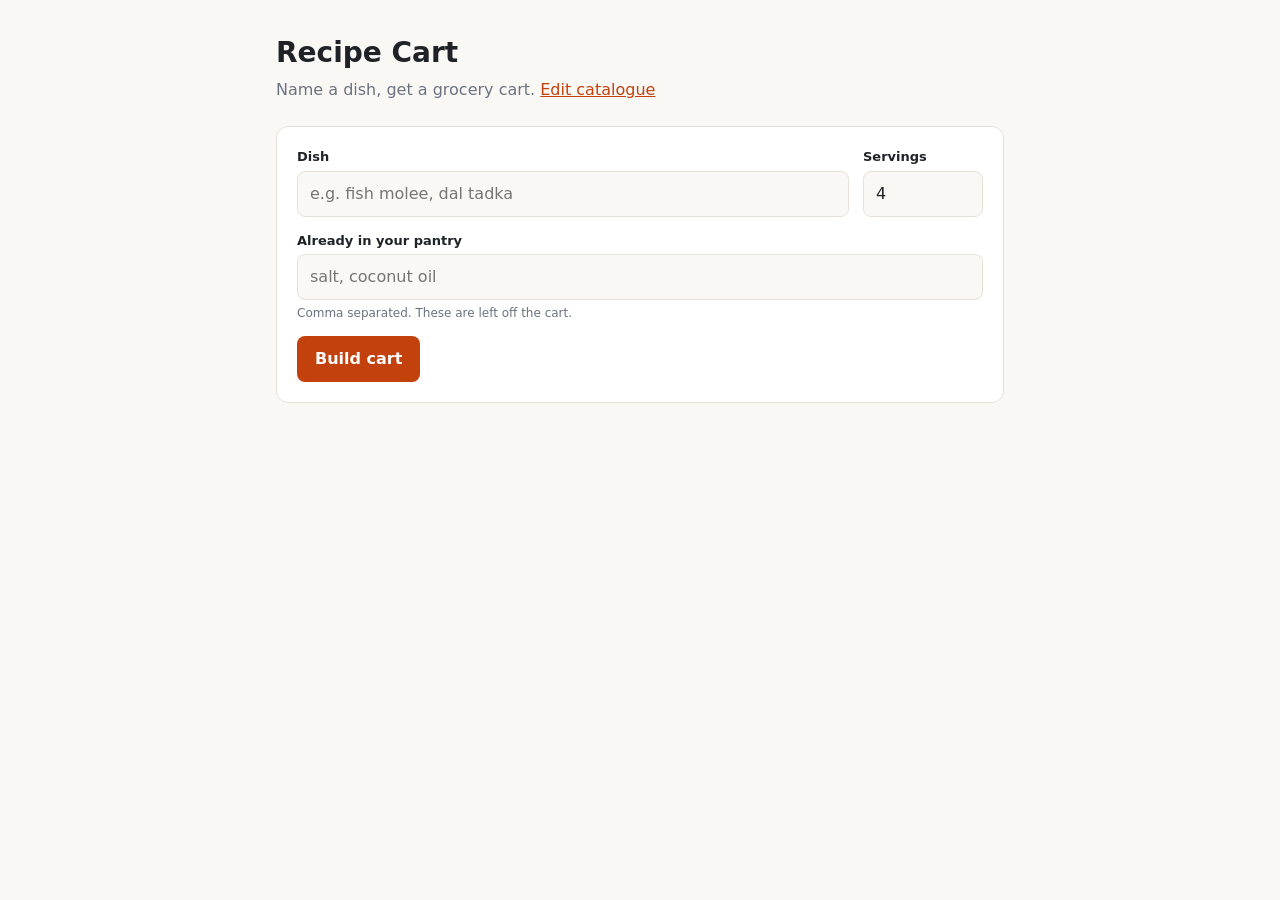
==== app/static/index.html @ a144f369 "Recipe Cart MVP: dish name in, priced grocery cart out - FastAPI /cart endpoint; Gemini parses unkno" ====
<!doctype html>
<html lang="en">
<head>
<meta charset="utf-8">
<meta name="viewport" content="width=device-width, initial-scale=1">
<title>Recipe Cart</title>
<style>
  :root {
    --bg: #faf8f5; --card: #ffffff; --ink: #1f2328; --muted: #6b7280;
    --line: #e7e2d9; --accent: #c2410c; --accent-ink: #ffffff;
    --ok: #166534; --warn: #92400e; --warn-bg: #fef3c7; --err-bg: #fee2e2; --err: #991b1b;
  }
  @media (prefers-color-scheme: dark) {
    :root {
      --bg: #17140f; --card: #211d16; --ink: #f1ece3; --muted: #a39b8b;
      --line: #3a3429; --accent: #fb923c; --accent-ink: #1a1208;
      --ok: #86efac; --warn: #fcd34d; --warn-bg: #3b2f0f; --err-bg: #3f1d1d; --err: #fca5a5;
    }
  }
  * { box-sizing: border-box; }
  body { margin: 0; background: var(--bg); color: var(--ink);
         font: 16px/1.5 system-ui, -apple-system, "Segoe UI", sans-serif; }
  main { max-width: 760px; margin: 0 auto; padding: 32px 16px 64px; }
  h1 { margin: 0 0 4px; font-size: 28px; }
  .sub { color: var(--muted); margin: 0 0 24px; }
  .card { background: var(--card); border: 1px solid var(--line); border-radius: 12px; padding: 20px; }
  form { display: grid; gap: 14px; grid-template-columns: 1fr 120px; }
  .full { grid-column: 1 / -1; }
  label { display: block; font-size: 13px; font-weight: 600; margin-bottom: 4px; }
  input { width: 100%; padding: 10px 12px; font: inherit; color: var(--ink);
          background: var(--bg); border: 1px solid var(--line); border-radius: 8px; }
  input:focus-visible, button:focus-visible { outline: 2px solid var(--accent); outline-offset: 2px; }
  .hint { font-size: 12px; color: var(--muted); margin-top: 4px; }
  button { padding: 11px 18px; font: inherit; font-weight: 600; cursor: pointer;
           background: var(--accent); color: var(--accent-ink); border: 0; border-radius: 8px; }
  button:disabled { opacity: .6; cursor: progress; }
  #result { margin-top: 24px; }
  .banner { padding: 12px 14px; border-radius: 8px; margin-bottom: 16px; }
  .banner.err { background: var(--err-bg); color: var(--err); }
  .banner.warn { background: var(--warn-bg); color: var(--warn); }
  table { width: 100%; border-collapse: collapse; }
  th, td { text-align: left; padding: 10px 8px; border-bottom: 1px solid var(--line); vertical-align: top; }
  th { font-size: 12px; text-transform: uppercase; letter-spacing: .04em; color: var(--muted); }
  td.num, th.num { text-align: right; font-variant-numeric: tabular-nums; }
  .ing { font-weight: 600; text-transform: capitalize; }
  .prod { color: var(--muted); font-size: 14px; }
  tfoot td { border-bottom: 0; font-weight: 700; font-size: 18px; }
  .tags { display: flex; flex-wrap: wrap; gap: 6px; margin: 6px 0 14px; }
  .tag { padding: 2px 10px; border-radius: 999px; font-size: 13px; border: 1px solid var(--line); }
  h2 { font-size: 15px; margin: 18px 0 0; }
  .subs { margin: 8px 0 0; padding-left: 20px; }
  .subs li { margin-bottom: 8px; }
  .subs strong { text-transform: capitalize; }
  .scroll { overflow-x: auto; }
</style>
</head>
<body>
<main>
  <h1>Recipe Cart</h1>
  <p class="sub">Name a dish, get a grocery cart. <a href="/catalogue" style="color:var(--accent)">Edit catalogue</a></p>

  <div class="card">
    <form id="form">
      <div>
        <label for="dish">Dish</label>
        <input id="dish" required placeholder="e.g. fish molee, dal tadka" autocomplete="off">
      </div>
      <div>
        <label for="servings">Servings</label>
        <input id="servings" type="number" min="1" max="100" value="4" required>
      </div>
      <div class="full">
        <label for="pantry">Already in your pantry</label>
        <input id="pantry" placeholder="salt, coconut oil" autocomplete="off">
        <div class="hint">Comma separated. These are left off the cart.</div>
      </div>
      <div class="full"><button id="go" type="submit">Build cart</button></div>
    </form>
  </div>

  <div id="result" aria-live="polite"></div>
</main>

<script>
const $ = (id) => document.getElementById(id);
const form = $("form"), go = $("go"), out = $("result");

function el(tag, props = {}, ...kids) {
  const n = Object.assign(document.createElement(tag), props);
  for (const k of kids) n.append(k);
  return n;
}
function banner(kind, text) {
  out.replaceChildren(el("div", { className: "banner " + kind, textContent: text }));
}
function tags(list) {
  return el("div", { className: "tags" }, ...list.map((t) => el("span", { className: "tag", textContent: t })));
}

function render(cart) {
  out.replaceChildren();
  const card = el("div", { className: "card" });
  card.append(el("h2", { textContent: cart.dish, style: "margin-top:0;text-transform:capitalize" }));

  if (cart.items.length) {
    const rows = cart.items.map((i) => el("tr", {},
      el("td", {}, el("div", { className: "ing", textContent: i.ingredient }),
                   el("div", { className: "prod", textContent: "needs " + i.needed })),
      el("td", { textContent: i.product }),
      el("td", { className: "num", textContent: "× " + i.packs }),
      el("td", { className: "num", textContent: i.price.toFixed(2) })));
    const table = el("table", {},
      el("thead", {}, el("tr", {},
        el("th", { textContent: "Ingredient" }), el("th", { textContent: "Product" }),
        el("th", { className: "num", textContent: "Packs" }), el("th", { className: "num", textContent: "Price" }))),
      el("tbody", {}, ...rows),
      el("tfoot", {}, el("tr", {},
        el("td", { colSpan: 3, textContent: "Total" }),
        el("td", { className: "num", textContent: cart.total.toFixed(2) }))));
    card.append(el("div", { className: "scroll" }, table));
  } else {
    card.append(el("p", { textContent: "Nothing to buy." }));
  }
  if (cart.skipped_pantry.length) {
    card.append(el("h2", { textContent: "Skipped (in your pantry)" }), tags(cart.skipped_pantry));
  }
  if (cart.unmatched.length) {
    card.append(el("h2", { textContent: "Not in the catalogue - buy elsewhere" }), tags(cart.unmatched));
  }
  if (cart.suggestions && cart.suggestions.length) {
    card.append(el("h2", { textContent: "Substitution ideas" }));
    const list = el("ul", { className: "subs" });
    for (const s of cart.suggestions) {
      const what = s.in_pantry
        ? s.product + " (you already have it)"
        : s.product + " - " + s.packs + " pack" + (s.packs === 1 ? "" : "s") + ", " + s.price.toFixed(2);
      list.append(el("li", {},
        el("strong", { textContent: s.ingredient }), " → ", el("span", { textContent: what }),
        el("div", { className: "prod", textContent: s.note })));
    }
    card.append(list);
  }
  out.append(card);
}

form.addEventListener("submit", async (e) => {
  e.preventDefault();
  go.disabled = true; go.textContent = "Building...";
  banner("warn", "Working out the ingredients...");
  try {
    const res = await fetch("/cart", {
      method: "POST",
      headers: { "Content-Type": "application/json" },
      body: JSON.stringify({
        dish: $("dish").value.trim(),
        servings: parseInt($("servings").value, 10) || 4,
        pantry: $("pantry").value.split(",").map((s) => s.trim()).filter(Boolean),
      }),
    });
    const data = await res.json().catch(() => ({}));
    if (!res.ok) {
      const d = data.detail;
      banner("err", typeof d === "string" ? d : "Request failed (" + res.status + ").");
    } else {
      render(data);
    }
  } catch (err) {
    banner("err", "Could not reach the server: " + err.message);
  } finally {
    go.disabled = false; go.textContent = "Build cart";
  }
});
</script>
</body>
</html>
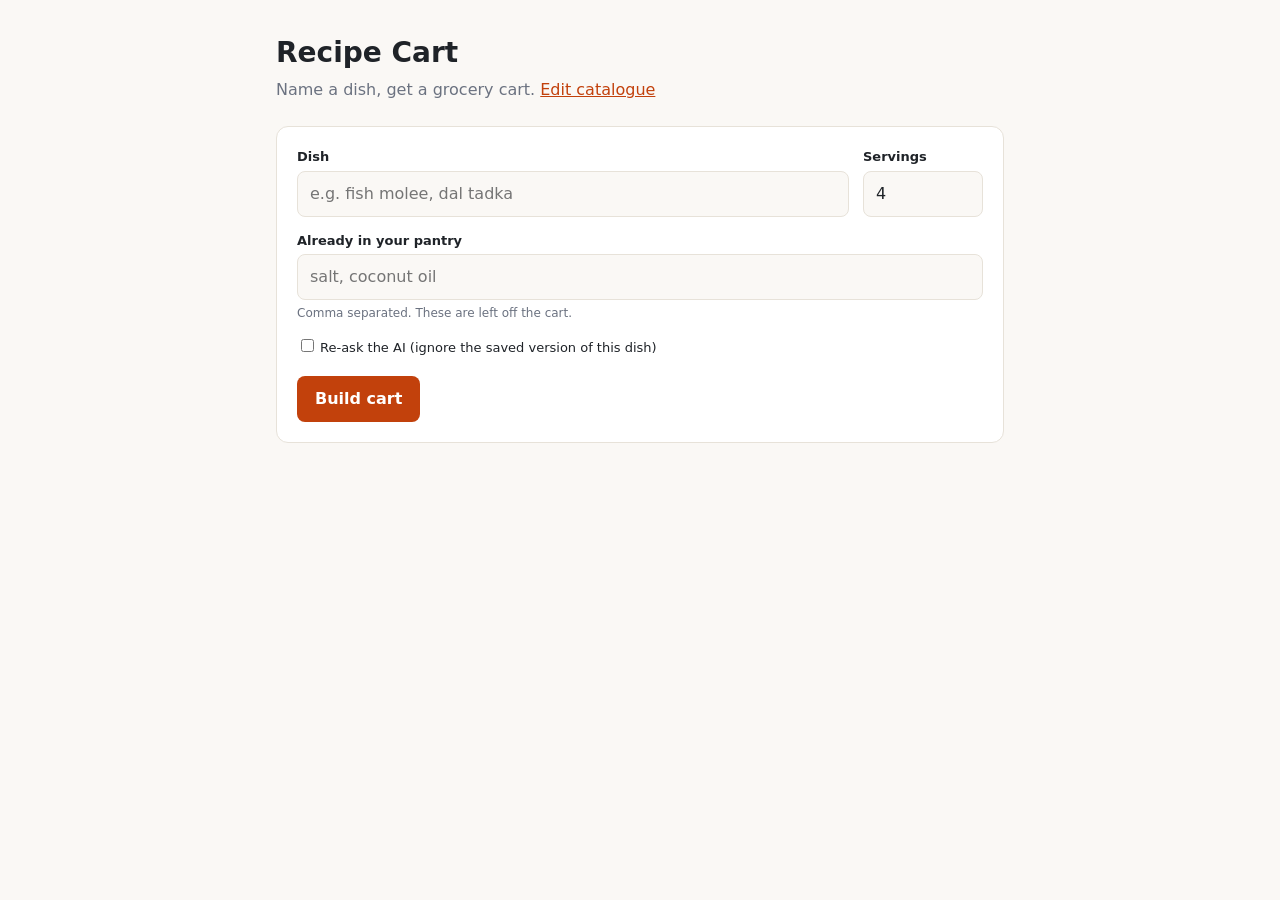
==== commit 67bd22c6: "Cache LLM-parsed dishes in Postgres - parsed_dishes table (migration 0002), keyed by normalised dish" ====
--- a/app/static/index.html
+++ b/app/static/index.html
@@ -73,6 +73,9 @@
         <label for="pantry">Already in your pantry</label>
         <input id="pantry" placeholder="salt, coconut oil" autocomplete="off">
         <div class="hint">Comma separated. These are left off the cart.</div>
+      </div>
+      <div class="full">
+        <label style="font-weight:400"><input id="refresh" type="checkbox" style="width:auto;margin-right:6px">Re-ask the AI (ignore the saved version of this dish)</label>
       </div>
       <div class="full"><button id="go" type="submit">Build cart</button></div>
     </form>
@@ -155,6 +158,7 @@
         dish: $("dish").value.trim(),
         servings: parseInt($("servings").value, 10) || 4,
         pantry: $("pantry").value.split(",").map((s) => s.trim()).filter(Boolean),
+        refresh: $("refresh").checked,
       }),
     });
     const data = await res.json().catch(() => ({}));
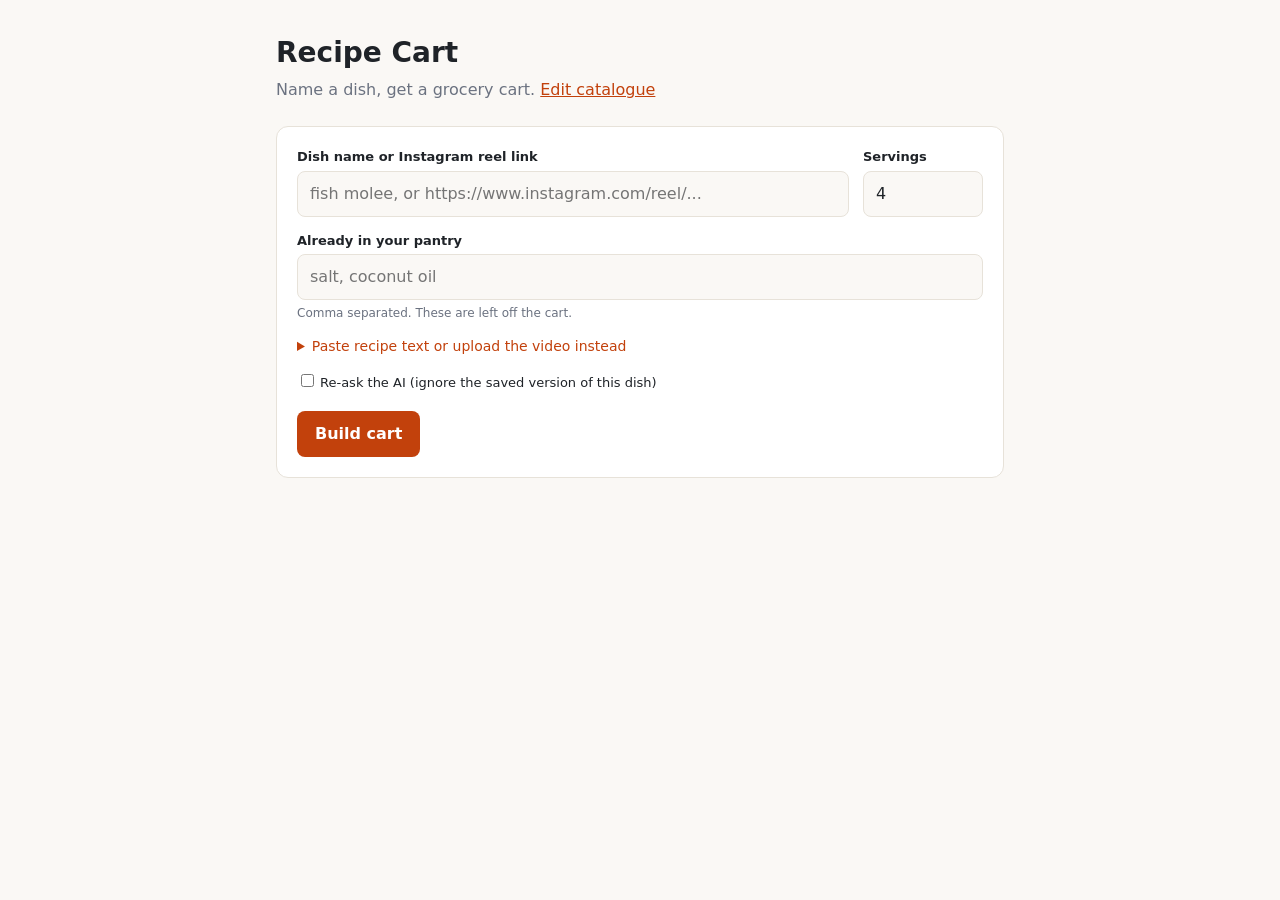
==== commit 6642aa42: "Add Instagram reel links, pasted recipe text and video/audio parsing - reel links: validate instagra" ====
--- a/app/static/index.html
+++ b/app/static/index.html
@@ -29,6 +29,11 @@
   label { display: block; font-size: 13px; font-weight: 600; margin-bottom: 4px; }
   input { width: 100%; padding: 10px 12px; font: inherit; color: var(--ink);
           background: var(--bg); border: 1px solid var(--line); border-radius: 8px; }
+  textarea { width: 100%; margin-top: 8px; padding: 10px 12px; font: inherit; color: var(--ink);
+             background: var(--bg); border: 1px solid var(--line); border-radius: 8px; resize: vertical; }
+  summary { cursor: pointer; font-size: 14px; color: var(--accent); }
+  textarea:focus-visible, summary:focus-visible { outline: 2px solid var(--accent); outline-offset: 2px; }
+  .from { color: var(--muted); font-size: 13px; margin: 2px 0 10px; }
   input:focus-visible, button:focus-visible { outline: 2px solid var(--accent); outline-offset: 2px; }
   .hint { font-size: 12px; color: var(--muted); margin-top: 4px; }
   button { padding: 11px 18px; font: inherit; font-weight: 600; cursor: pointer;
@@ -62,8 +67,8 @@
   <div class="card">
     <form id="form">
       <div>
-        <label for="dish">Dish</label>
-        <input id="dish" required placeholder="e.g. fish molee, dal tadka" autocomplete="off">
+        <label for="dish">Dish name or Instagram reel link</label>
+        <input id="dish" placeholder="fish molee, or https://www.instagram.com/reel/..." autocomplete="off">
       </div>
       <div>
         <label for="servings">Servings</label>
@@ -74,6 +79,16 @@
         <input id="pantry" placeholder="salt, coconut oil" autocomplete="off">
         <div class="hint">Comma separated. These are left off the cart.</div>
       </div>
+      <details id="textbox" class="full">
+        <summary>Paste recipe text or upload the video instead</summary>
+        <textarea id="caption" rows="6" maxlength="20000" placeholder="Paste the reel's caption or recipe here"></textarea>
+        <div class="hint">Instagram often hides captions from other sites. Copy the caption from the reel and paste it here; with a link above, it's saved against that reel.</div>
+        <div style="margin-top:14px">
+          <label for="video">Or upload the video</label>
+          <input id="video" type="file" accept="video/mp4,video/quicktime,video/webm,.mp4,.mov,.webm">
+          <div class="hint">Up to 100 MB. Videos are sent to Google Gemini to read the recipe from the speech and on-screen text, and are not kept. Only upload videos you're allowed to use.</div>
+        </div>
+      </details>
       <div class="full">
         <label style="font-weight:400"><input id="refresh" type="checkbox" style="width:auto;margin-right:6px">Re-ask the AI (ignore the saved version of this dish)</label>
       </div>
@@ -104,6 +119,8 @@
   out.replaceChildren();
   const card = el("div", { className: "card" });
   card.append(el("h2", { textContent: cart.dish, style: "margin-top:0;text-transform:capitalize" }));
+  const from = { instagram: "From the Instagram reel", text: "From the pasted recipe text", video: "From the uploaded video" }[cart.source];
+  if (from) card.append(el("div", { className: "from", textContent: from + " - check the quantities, they may be estimated." }));
 
   if (cart.items.length) {
     const rows = cart.items.map((i) => el("tr", {},
@@ -148,23 +165,52 @@
 
 form.addEventListener("submit", async (e) => {
   e.preventDefault();
+  const caption = $("caption").value.trim();
+  const file = $("video").files[0];
+  const dish = $("dish").value.trim() || (caption ? "pasted recipe" : "");
+  if (!dish && !file) { banner("err", "Enter a dish name, paste an Instagram reel link, or upload a video."); return; }
+  const servings = parseInt($("servings").value, 10) || 4;
+  const pantryText = $("pantry").value;
   go.disabled = true; go.textContent = "Building...";
-  banner("warn", "Working out the ingredients...");
+  banner("warn", file
+    ? "Reading the video... this can take 10-40 seconds."
+    : "Working out the ingredients... (reels can take a few seconds)");
   try {
-    const res = await fetch("/cart", {
-      method: "POST",
-      headers: { "Content-Type": "application/json" },
-      body: JSON.stringify({
-        dish: $("dish").value.trim(),
-        servings: parseInt($("servings").value, 10) || 4,
-        pantry: $("pantry").value.split(",").map((s) => s.trim()).filter(Boolean),
-        refresh: $("refresh").checked,
-      }),
-    });
+    let res;
+    if (file) {
+      const fd = new FormData();
+      fd.append("file", file);
+      fd.append("servings", String(servings));
+      fd.append("pantry", pantryText);
+      fd.append("refresh", $("refresh").checked ? "true" : "false");
+      res = await fetch("/cart/video", { method: "POST", body: fd });
+    } else {
+      res = await fetch("/cart", {
+        method: "POST",
+        headers: { "Content-Type": "application/json" },
+        body: JSON.stringify({
+          dish,
+          servings,
+          pantry: pantryText.split(",").map((s) => s.trim()).filter(Boolean),
+          refresh: $("refresh").checked,
+          caption: caption || null,
+        }),
+      });
+    }
     const data = await res.json().catch(() => ({}));
     if (!res.ok) {
       const d = data.detail;
-      banner("err", typeof d === "string" ? d : "Request failed (" + res.status + ").");
+      if (d && d.code === "needs_caption") {
+        banner("warn", d.message);
+        $("textbox").open = true;
+        $("caption").focus();
+      } else if (d && d.message) {
+        banner("err", d.message);
+      } else if (Array.isArray(d)) {
+        banner("err", d.map((x) => x.msg).join("; "));
+      } else {
+        banner("err", typeof d === "string" ? d : "Request failed (" + res.status + ").");
+      }
     } else {
       render(data);
     }
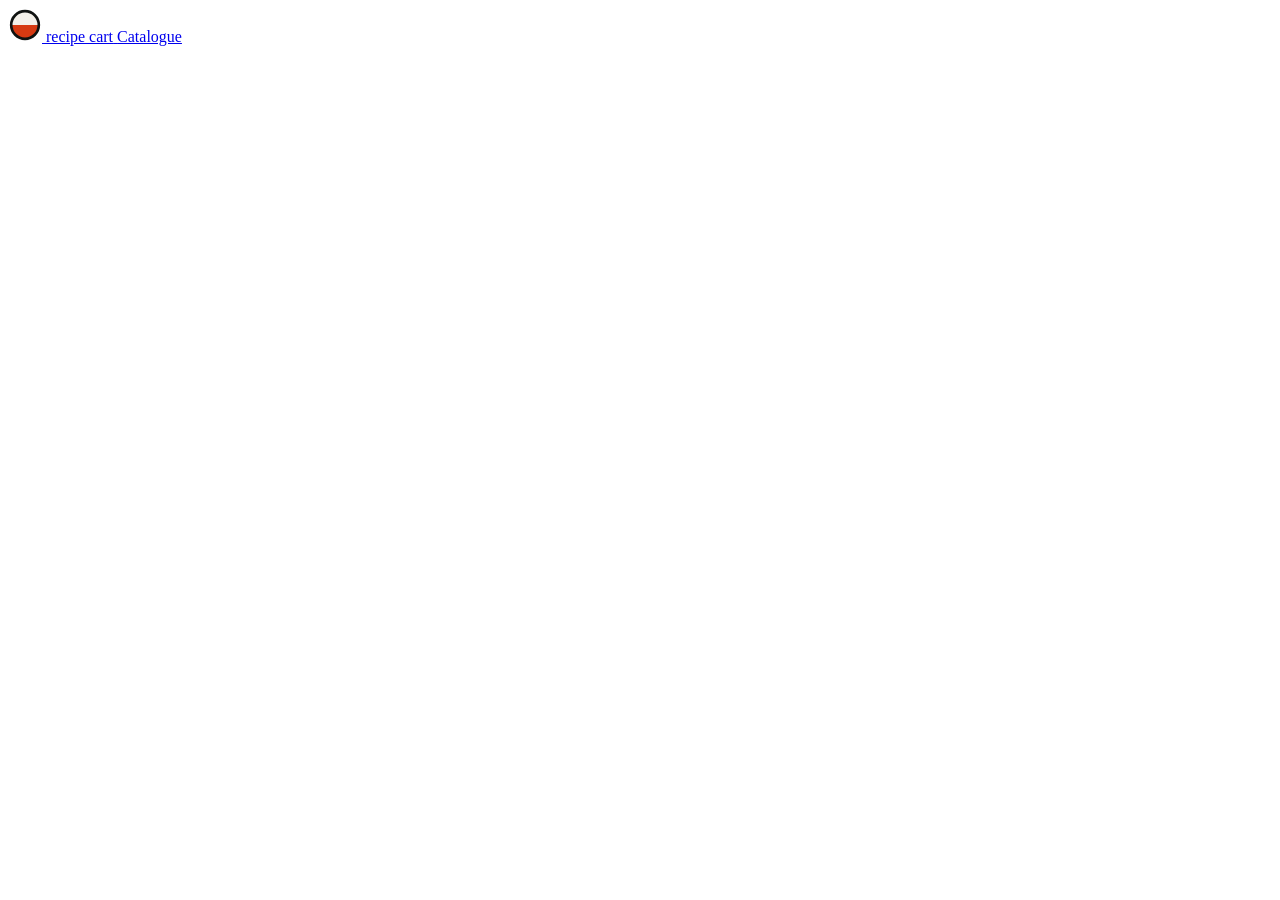
==== commit 39b61c7b: "Mise en place: new front end, per-ingredient lines, and honest recipe detection Front end (plain JS " ====
--- a/app/static/index.html
+++ b/app/static/index.html
@@ -4,222 +4,24 @@
 <meta charset="utf-8">
 <meta name="viewport" content="width=device-width, initial-scale=1">
 <title>Recipe Cart</title>
-<style>
-  :root {
-    --bg: #faf8f5; --card: #ffffff; --ink: #1f2328; --muted: #6b7280;
-    --line: #e7e2d9; --accent: #c2410c; --accent-ink: #ffffff;
-    --ok: #166534; --warn: #92400e; --warn-bg: #fef3c7; --err-bg: #fee2e2; --err: #991b1b;
-  }
-  @media (prefers-color-scheme: dark) {
-    :root {
-      --bg: #17140f; --card: #211d16; --ink: #f1ece3; --muted: #a39b8b;
-      --line: #3a3429; --accent: #fb923c; --accent-ink: #1a1208;
-      --ok: #86efac; --warn: #fcd34d; --warn-bg: #3b2f0f; --err-bg: #3f1d1d; --err: #fca5a5;
-    }
-  }
-  * { box-sizing: border-box; }
-  body { margin: 0; background: var(--bg); color: var(--ink);
-         font: 16px/1.5 system-ui, -apple-system, "Segoe UI", sans-serif; }
-  main { max-width: 760px; margin: 0 auto; padding: 32px 16px 64px; }
-  h1 { margin: 0 0 4px; font-size: 28px; }
-  .sub { color: var(--muted); margin: 0 0 24px; }
-  .card { background: var(--card); border: 1px solid var(--line); border-radius: 12px; padding: 20px; }
-  form { display: grid; gap: 14px; grid-template-columns: 1fr 120px; }
-  .full { grid-column: 1 / -1; }
-  label { display: block; font-size: 13px; font-weight: 600; margin-bottom: 4px; }
-  input { width: 100%; padding: 10px 12px; font: inherit; color: var(--ink);
-          background: var(--bg); border: 1px solid var(--line); border-radius: 8px; }
-  textarea { width: 100%; margin-top: 8px; padding: 10px 12px; font: inherit; color: var(--ink);
-             background: var(--bg); border: 1px solid var(--line); border-radius: 8px; resize: vertical; }
-  summary { cursor: pointer; font-size: 14px; color: var(--accent); }
-  textarea:focus-visible, summary:focus-visible { outline: 2px solid var(--accent); outline-offset: 2px; }
-  .from { color: var(--muted); font-size: 13px; margin: 2px 0 10px; }
-  input:focus-visible, button:focus-visible { outline: 2px solid var(--accent); outline-offset: 2px; }
-  .hint { font-size: 12px; color: var(--muted); margin-top: 4px; }
-  button { padding: 11px 18px; font: inherit; font-weight: 600; cursor: pointer;
-           background: var(--accent); color: var(--accent-ink); border: 0; border-radius: 8px; }
-  button:disabled { opacity: .6; cursor: progress; }
-  #result { margin-top: 24px; }
-  .banner { padding: 12px 14px; border-radius: 8px; margin-bottom: 16px; }
-  .banner.err { background: var(--err-bg); color: var(--err); }
-  .banner.warn { background: var(--warn-bg); color: var(--warn); }
-  table { width: 100%; border-collapse: collapse; }
-  th, td { text-align: left; padding: 10px 8px; border-bottom: 1px solid var(--line); vertical-align: top; }
-  th { font-size: 12px; text-transform: uppercase; letter-spacing: .04em; color: var(--muted); }
-  td.num, th.num { text-align: right; font-variant-numeric: tabular-nums; }
-  .ing { font-weight: 600; text-transform: capitalize; }
-  .prod { color: var(--muted); font-size: 14px; }
-  tfoot td { border-bottom: 0; font-weight: 700; font-size: 18px; }
-  .tags { display: flex; flex-wrap: wrap; gap: 6px; margin: 6px 0 14px; }
-  .tag { padding: 2px 10px; border-radius: 999px; font-size: 13px; border: 1px solid var(--line); }
-  h2 { font-size: 15px; margin: 18px 0 0; }
-  .subs { margin: 8px 0 0; padding-left: 20px; }
-  .subs li { margin-bottom: 8px; }
-  .subs strong { text-transform: capitalize; }
-  .scroll { overflow-x: auto; }
-</style>
+<meta name="description" content="Paste a recipe reel or name a dish. Get a priced grocery cart, minus what you already have.">
+<link rel="preconnect" href="https://fonts.googleapis.com">
+<link rel="preconnect" href="https://fonts.gstatic.com" crossorigin>
+<link rel="stylesheet" href="https://fonts.googleapis.com/css2?family=Bricolage+Grotesque:wght@500;700;800&family=Hanken+Grotesk:wght@400;500;600;700&family=JetBrains+Mono:wght@500;700&display=swap">
+<link rel="stylesheet" href="/static/styles.css">
 </head>
 <body>
-<main>
-  <h1>Recipe Cart</h1>
-  <p class="sub">Name a dish, get a grocery cart. <a href="/catalogue" style="color:var(--accent)">Edit catalogue</a></p>
-
-  <div class="card">
-    <form id="form">
-      <div>
-        <label for="dish">Dish name or Instagram reel link</label>
-        <input id="dish" placeholder="fish molee, or https://www.instagram.com/reel/..." autocomplete="off">
-      </div>
-      <div>
-        <label for="servings">Servings</label>
-        <input id="servings" type="number" min="1" max="100" value="4" required>
-      </div>
-      <div class="full">
-        <label for="pantry">Already in your pantry</label>
-        <input id="pantry" placeholder="salt, coconut oil" autocomplete="off">
-        <div class="hint">Comma separated. These are left off the cart.</div>
-      </div>
-      <details id="textbox" class="full">
-        <summary>Paste recipe text or upload the video instead</summary>
-        <textarea id="caption" rows="6" maxlength="20000" placeholder="Paste the reel's caption or recipe here"></textarea>
-        <div class="hint">Instagram often hides captions from other sites. Copy the caption from the reel and paste it here; with a link above, it's saved against that reel.</div>
-        <div style="margin-top:14px">
-          <label for="video">Or upload the video</label>
-          <input id="video" type="file" accept="video/mp4,video/quicktime,video/webm,.mp4,.mov,.webm">
-          <div class="hint">Up to 100 MB. Videos are sent to Google Gemini to read the recipe from the speech and on-screen text, and are not kept. Only upload videos you're allowed to use.</div>
-        </div>
-      </details>
-      <div class="full">
-        <label style="font-weight:400"><input id="refresh" type="checkbox" style="width:auto;margin-right:6px">Re-ask the AI (ignore the saved version of this dish)</label>
-      </div>
-      <div class="full"><button id="go" type="submit">Build cart</button></div>
-    </form>
-  </div>
-
-  <div id="result" aria-live="polite"></div>
-</main>
-
-<script>
-const $ = (id) => document.getElementById(id);
-const form = $("form"), go = $("go"), out = $("result");
-
-function el(tag, props = {}, ...kids) {
-  const n = Object.assign(document.createElement(tag), props);
-  for (const k of kids) n.append(k);
-  return n;
-}
-function banner(kind, text) {
-  out.replaceChildren(el("div", { className: "banner " + kind, textContent: text }));
-}
-function tags(list) {
-  return el("div", { className: "tags" }, ...list.map((t) => el("span", { className: "tag", textContent: t })));
-}
-
-function render(cart) {
-  out.replaceChildren();
-  const card = el("div", { className: "card" });
-  card.append(el("h2", { textContent: cart.dish, style: "margin-top:0;text-transform:capitalize" }));
-  const from = { instagram: "From the Instagram reel", text: "From the pasted recipe text", video: "From the uploaded video" }[cart.source];
-  if (from) card.append(el("div", { className: "from", textContent: from + " - check the quantities, they may be estimated." }));
-
-  if (cart.items.length) {
-    const rows = cart.items.map((i) => el("tr", {},
-      el("td", {}, el("div", { className: "ing", textContent: i.ingredient }),
-                   el("div", { className: "prod", textContent: "needs " + i.needed })),
-      el("td", { textContent: i.product }),
-      el("td", { className: "num", textContent: "× " + i.packs }),
-      el("td", { className: "num", textContent: i.price.toFixed(2) })));
-    const table = el("table", {},
-      el("thead", {}, el("tr", {},
-        el("th", { textContent: "Ingredient" }), el("th", { textContent: "Product" }),
-        el("th", { className: "num", textContent: "Packs" }), el("th", { className: "num", textContent: "Price" }))),
-      el("tbody", {}, ...rows),
-      el("tfoot", {}, el("tr", {},
-        el("td", { colSpan: 3, textContent: "Total" }),
-        el("td", { className: "num", textContent: cart.total.toFixed(2) }))));
-    card.append(el("div", { className: "scroll" }, table));
-  } else {
-    card.append(el("p", { textContent: "Nothing to buy." }));
-  }
-  if (cart.skipped_pantry.length) {
-    card.append(el("h2", { textContent: "Skipped (in your pantry)" }), tags(cart.skipped_pantry));
-  }
-  if (cart.unmatched.length) {
-    card.append(el("h2", { textContent: "Not in the catalogue - buy elsewhere" }), tags(cart.unmatched));
-  }
-  if (cart.suggestions && cart.suggestions.length) {
-    card.append(el("h2", { textContent: "Substitution ideas" }));
-    const list = el("ul", { className: "subs" });
-    for (const s of cart.suggestions) {
-      const what = s.in_pantry
-        ? s.product + " (you already have it)"
-        : s.product + " - " + s.packs + " pack" + (s.packs === 1 ? "" : "s") + ", " + s.price.toFixed(2);
-      list.append(el("li", {},
-        el("strong", { textContent: s.ingredient }), " → ", el("span", { textContent: what }),
-        el("div", { className: "prod", textContent: s.note })));
-    }
-    card.append(list);
-  }
-  out.append(card);
-}
-
-form.addEventListener("submit", async (e) => {
-  e.preventDefault();
-  const caption = $("caption").value.trim();
-  const file = $("video").files[0];
-  const dish = $("dish").value.trim() || (caption ? "pasted recipe" : "");
-  if (!dish && !file) { banner("err", "Enter a dish name, paste an Instagram reel link, or upload a video."); return; }
-  const servings = parseInt($("servings").value, 10) || 4;
-  const pantryText = $("pantry").value;
-  go.disabled = true; go.textContent = "Building...";
-  banner("warn", file
-    ? "Reading the video... this can take 10-40 seconds."
-    : "Working out the ingredients... (reels can take a few seconds)");
-  try {
-    let res;
-    if (file) {
-      const fd = new FormData();
-      fd.append("file", file);
-      fd.append("servings", String(servings));
-      fd.append("pantry", pantryText);
-      fd.append("refresh", $("refresh").checked ? "true" : "false");
-      res = await fetch("/cart/video", { method: "POST", body: fd });
-    } else {
-      res = await fetch("/cart", {
-        method: "POST",
-        headers: { "Content-Type": "application/json" },
-        body: JSON.stringify({
-          dish,
-          servings,
-          pantry: pantryText.split(",").map((s) => s.trim()).filter(Boolean),
-          refresh: $("refresh").checked,
-          caption: caption || null,
-        }),
-      });
-    }
-    const data = await res.json().catch(() => ({}));
-    if (!res.ok) {
-      const d = data.detail;
-      if (d && d.code === "needs_caption") {
-        banner("warn", d.message);
-        $("textbox").open = true;
-        $("caption").focus();
-      } else if (d && d.message) {
-        banner("err", d.message);
-      } else if (Array.isArray(d)) {
-        banner("err", d.map((x) => x.msg).join("; "));
-      } else {
-        banner("err", typeof d === "string" ? d : "Request failed (" + res.status + ").");
-      }
-    } else {
-      render(data);
-    }
-  } catch (err) {
-    banner("err", "Could not reach the server: " + err.message);
-  } finally {
-    go.disabled = false; go.textContent = "Build cart";
-  }
-});
-</script>
+<div class="wrap">
+  <header class="top">
+    <a class="brand" href="/" aria-label="Recipe Cart home">
+      <svg width="34" height="34" viewBox="0 0 32 32" aria-hidden="true"><circle cx="16" cy="16" r="13" fill="#F4F1EA"/><path d="M3 16a13 13 0 0 0 26 0z" fill="#D63A12"/><circle cx="16" cy="16" r="13" fill="none" stroke="#101311" stroke-width="2.5"/></svg>
+      <span class="brand__name">recipe cart</span>
+    </a>
+    <a class="top__link" href="/catalogue">Catalogue</a>
+  </header>
+  <main id="app"></main>
+</div>
+<div id="toast" class="toast" role="status" aria-live="polite" hidden></div>
+<script type="module" src="/static/app.js"></script>
 </body>
 </html>
